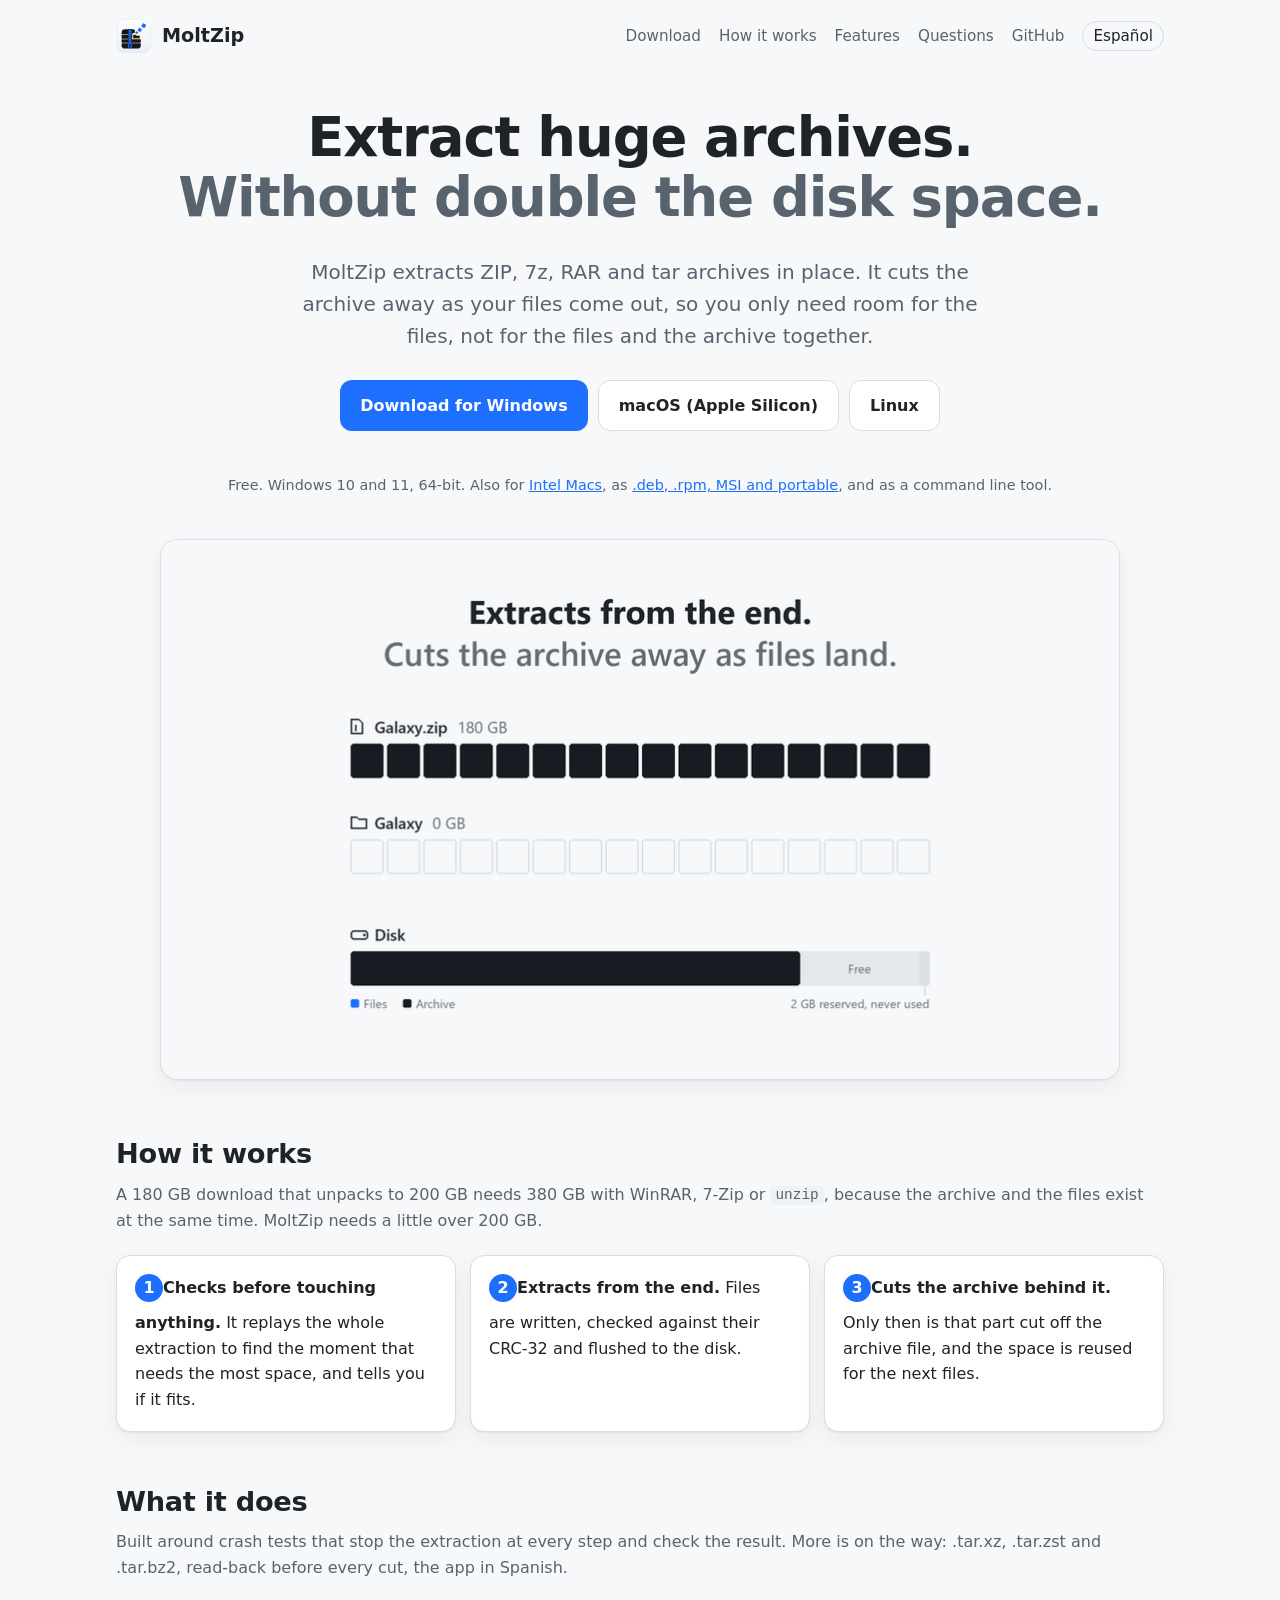
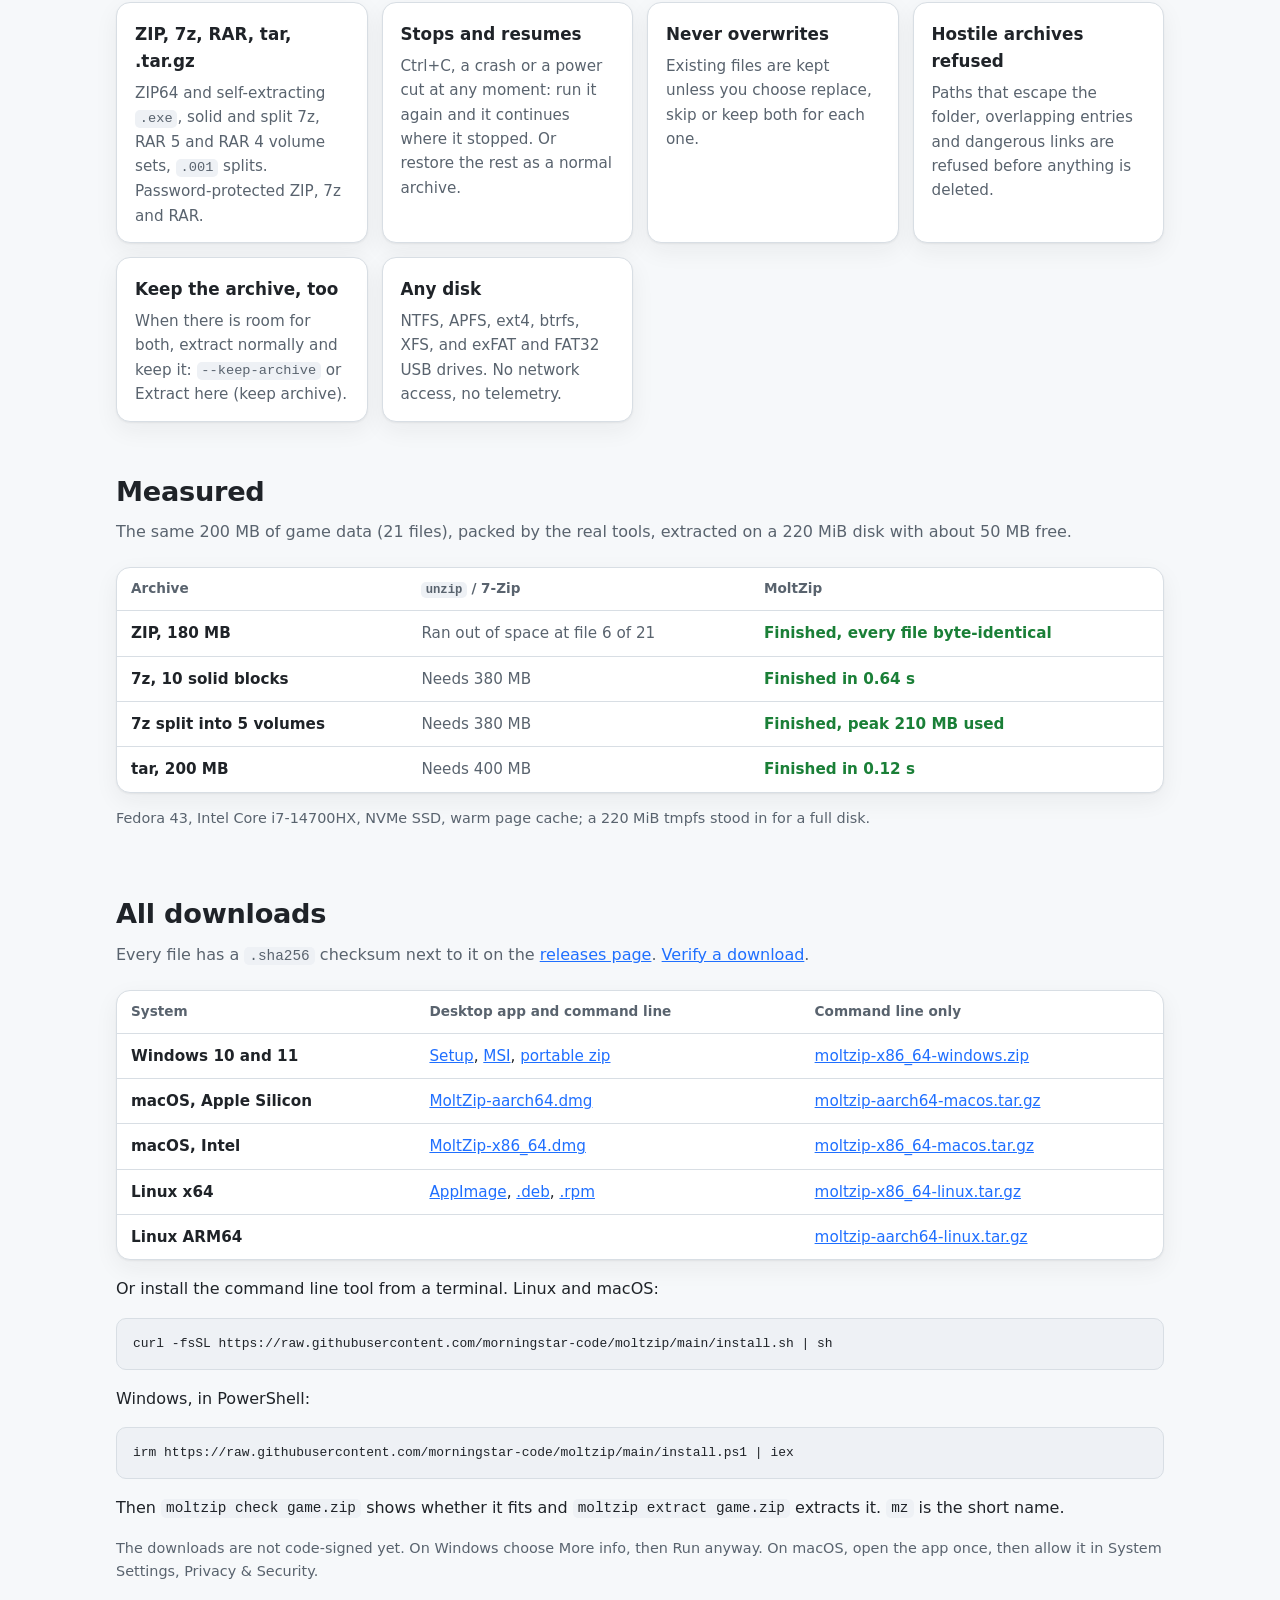
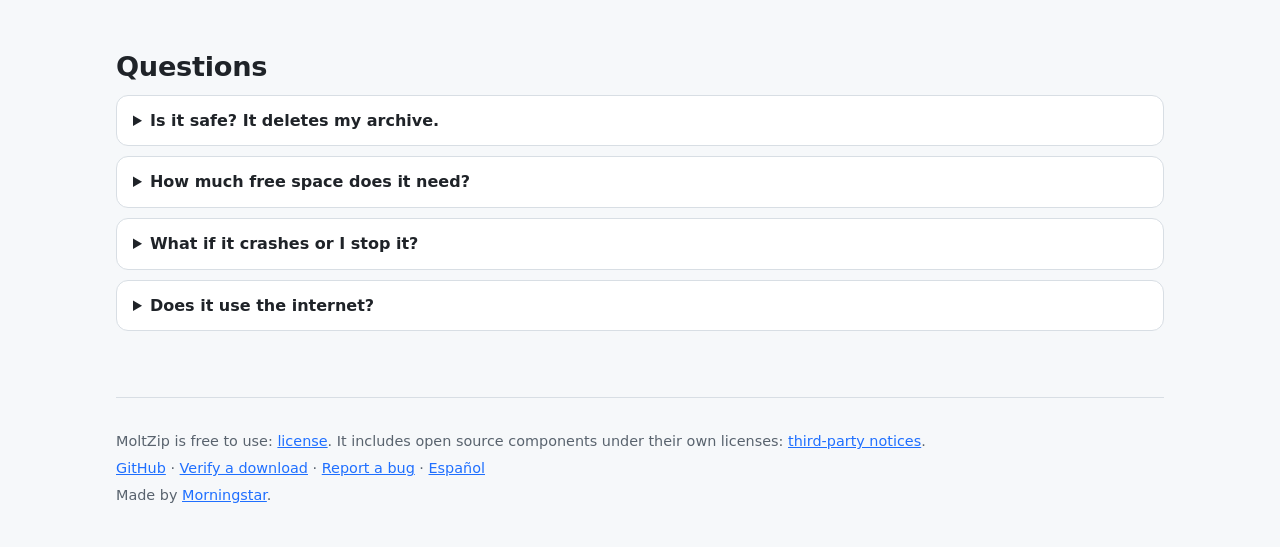
==== site/index.html @ ce0313be "MoltZip: website, downloads and license notices" ====
<!doctype html>
<html lang="en">
<head>
<meta charset="utf-8">
<meta name="viewport" content="width=device-width, initial-scale=1">
<meta http-equiv="Content-Security-Policy" content="default-src 'none'; style-src 'self'; img-src 'self'; base-uri 'none'; form-action 'none'">
<meta name="referrer" content="no-referrer">
<meta name="color-scheme" content="light dark">
<title>MoltZip: extract huge archives without double the disk space</title>
<meta name="description" content="MoltZip is a free extractor for ZIP, 7z, RAR and tar that works in place: it cuts the archive away as your files come out, so it needs free space for the files only.">
<link rel="canonical" href="https://morningstar-code.github.io/moltzip/">
<link rel="alternate" hreflang="en" href="https://morningstar-code.github.io/moltzip/">
<link rel="alternate" hreflang="es" href="https://morningstar-code.github.io/moltzip/es/">
<meta property="og:url" content="https://morningstar-code.github.io/moltzip/">
<meta property="og:type" content="website">
<meta property="og:site_name" content="MoltZip">
<meta property="og:title" content="MoltZip: extract huge archives without double the disk space">
<meta property="og:description" content="Free, for Windows, macOS and Linux. The archive is cut away as your files come out.">
<meta property="og:image" content="https://morningstar-code.github.io/moltzip/img/og.png">
<meta property="og:image:width" content="1200">
<meta property="og:image:height" content="630">
<meta name="twitter:card" content="summary_large_image">
<link rel="alternate" type="text/plain" href="llms.txt" title="MoltZip for language models">
<script type="application/ld+json">
{"@context":"https://schema.org","@type":"SoftwareApplication","name":"MoltZip","description":"A free archive extractor that extracts ZIP, 7z, RAR, tar, .tar.gz and split archives in place, so it needs free space for the extracted files only.","applicationCategory":"UtilitiesApplication","operatingSystem":"Windows 10, Windows 11, macOS, Linux","softwareVersion":"0.2.0","url":"https://morningstar-code.github.io/moltzip/","downloadUrl":"https://github.com/morningstar-code/moltzip/releases/latest","license":"https://github.com/morningstar-code/moltzip/blob/main/LICENSE.md","isAccessibleForFree":true,"offers":{"@type":"Offer","price":"0","priceCurrency":"USD"}}
</script>
<link rel="icon" href="favicon.svg" type="image/svg+xml">
<link rel="stylesheet" href="style.css?v=7">
</head>
<body>
<div class="wrap">
<header class="bar">
<a class="brand" href="./"><img src="favicon.svg" alt="" width="36" height="36"><span>MoltZip</span></a>
<nav aria-label="Main">
<a href="#download">Download</a>
<a href="#how">How it works</a>
<a href="#features">Features</a>
<a href="#faq">Questions</a>
<a href="https://github.com/morningstar-code/moltzip">GitHub</a>
<a class="lang" href="es/" hreflang="es" lang="es">Español</a>
</nav>
</header>

<main>
<div class="hero">
<h1>Extract huge archives.<br><span>Without double the disk space.</span></h1>
<p class="lead">MoltZip extracts ZIP, 7z, RAR and tar archives in place. It cuts the archive away as your files come out, so you only need room for the files, not for the files and the archive together.</p>
<div id="download" class="gets">
<a class="get" href="https://github.com/morningstar-code/moltzip/releases/latest/download/MoltZip-x64-setup.exe">Download for Windows</a>
<a class="get alt" href="https://github.com/morningstar-code/moltzip/releases/latest/download/MoltZip-aarch64.dmg">macOS (Apple Silicon)</a>
<a class="get alt" href="https://github.com/morningstar-code/moltzip/releases/latest/download/MoltZip-x86_64.AppImage">Linux</a>
</div>
<p class="note">Free. Windows 10 and 11, 64-bit. Also for <a href="https://github.com/morningstar-code/moltzip/releases/latest/download/MoltZip-x86_64.dmg">Intel Macs</a>, as <a href="#all-downloads">.deb, .rpm, MSI and portable</a>, and as a command line tool.</p>
<div class="demo">
<picture>
<source srcset="img/moltzip-en-dark.gif" media="(prefers-color-scheme: dark)">
<img src="img/moltzip-en-light.gif" width="960" height="540" alt="An animation: MoltZip extracts the last part of the archive into the folder, then cuts that part off the archive, so the disk never holds the archive and all the files at once. A 180 GB archive that unpacks to 200 GB needs 380 GB with other extractors and 202 GB with MoltZip.">
</picture>
</div>
</div>

<section id="how" aria-labelledby="how-h">
<h2 id="how-h">How it works</h2>
<p class="sub">A 180 GB download that unpacks to 200 GB needs 380 GB with WinRAR, 7-Zip or <code>unzip</code>, because the archive and the files exist at the same time. MoltZip needs a little over 200 GB.</p>
<ol class="steps">
<li><strong>Checks before touching anything.</strong> It replays the whole extraction to find the moment that needs the most space, and tells you if it fits.</li>
<li><strong>Extracts from the end.</strong> Files are written, checked against their CRC-32 and flushed to the disk.</li>
<li><strong>Cuts the archive behind it.</strong> Only then is that part cut off the archive file, and the space is reused for the next files.</li>
</ol>
</section>

<section id="features" aria-labelledby="features-h">
<h2 id="features-h">What it does</h2>
<p class="sub">Built around crash tests that stop the extraction at every step and check the result. More is on the way: .tar.xz, .tar.zst and .tar.bz2, read-back before every cut, the app in Spanish.</p>
<div class="grid">
<div class="card"><h3>ZIP, 7z, RAR, tar, .tar.gz</h3><p>ZIP64 and self-extracting <code>.exe</code>, solid and split 7z, RAR 5 and RAR 4 volume sets, <code>.001</code> splits. Password-protected ZIP, 7z and RAR.</p></div>
<div class="card"><h3>Stops and resumes</h3><p>Ctrl+C, a crash or a power cut at any moment: run it again and it continues where it stopped. Or restore the rest as a normal archive.</p></div>
<div class="card"><h3>Never overwrites</h3><p>Existing files are kept unless you choose replace, skip or keep both for each one.</p></div>
<div class="card"><h3>Hostile archives refused</h3><p>Paths that escape the folder, overlapping entries and dangerous links are refused before anything is deleted.</p></div>
<div class="card"><h3>Keep the archive, too</h3><p>When there is room for both, extract normally and keep it: <code>--keep-archive</code> or Extract here (keep archive).</p></div>
<div class="card"><h3>Any disk</h3><p>NTFS, APFS, ext4, btrfs, XFS, and exFAT and FAT32 USB drives. No network access, no telemetry.</p></div>
</div>
</section>

<section aria-labelledby="results-h">
<h2 id="results-h">Measured</h2>
<p class="sub">The same 200 MB of game data (21 files), packed by the real tools, extracted on a 220 MiB disk with about 50 MB free.</p>
<div class="table">
<table>
<thead><tr><th scope="col">Archive</th><th scope="col"><code>unzip</code> / 7-Zip</th><th scope="col">MoltZip</th></tr></thead>
<tbody>
<tr><th scope="row">ZIP, 180 MB</th><td class="no">Ran out of space at file 6 of 21</td><td class="yes">Finished, every file byte-identical</td></tr>
<tr><th scope="row">7z, 10 solid blocks</th><td class="no">Needs 380 MB</td><td class="yes">Finished in 0.64 s</td></tr>
<tr><th scope="row">7z split into 5 volumes</th><td class="no">Needs 380 MB</td><td class="yes">Finished, peak 210 MB used</td></tr>
<tr><th scope="row">tar, 200 MB</th><td class="no">Needs 400 MB</td><td class="yes">Finished in 0.12 s</td></tr>
</tbody>
</table>
</div>
<p class="note">Fedora 43, Intel Core i7-14700HX, NVMe SSD, warm page cache; a 220 MiB tmpfs stood in for a full disk.</p>
</section>

<section aria-labelledby="all-downloads">
<h2 id="all-downloads">All downloads</h2>
<p class="sub">Every file has a <code>.sha256</code> checksum next to it on the <a href="https://github.com/morningstar-code/moltzip/releases/latest">releases page</a>. <a href="verify.html">Verify a download</a>.</p>
<div class="table">
<table>
<thead><tr><th scope="col">System</th><th scope="col">Desktop app and command line</th><th scope="col">Command line only</th></tr></thead>
<tbody>
<tr><th scope="row">Windows 10 and 11</th><td><a href="https://github.com/morningstar-code/moltzip/releases/latest/download/MoltZip-x64-setup.exe">Setup</a>, <a href="https://github.com/morningstar-code/moltzip/releases/latest/download/MoltZip-x64.msi">MSI</a>, <a href="https://github.com/morningstar-code/moltzip/releases/latest/download/MoltZip-x64-portable.zip">portable zip</a></td><td><a href="https://github.com/morningstar-code/moltzip/releases/latest/download/moltzip-x86_64-windows.zip">moltzip-x86_64-windows.zip</a></td></tr>
<tr><th scope="row">macOS, Apple Silicon</th><td><a href="https://github.com/morningstar-code/moltzip/releases/latest/download/MoltZip-aarch64.dmg">MoltZip-aarch64.dmg</a></td><td><a href="https://github.com/morningstar-code/moltzip/releases/latest/download/moltzip-aarch64-macos.tar.gz">moltzip-aarch64-macos.tar.gz</a></td></tr>
<tr><th scope="row">macOS, Intel</th><td><a href="https://github.com/morningstar-code/moltzip/releases/latest/download/MoltZip-x86_64.dmg">MoltZip-x86_64.dmg</a></td><td><a href="https://github.com/morningstar-code/moltzip/releases/latest/download/moltzip-x86_64-macos.tar.gz">moltzip-x86_64-macos.tar.gz</a></td></tr>
<tr><th scope="row">Linux x64</th><td><a href="https://github.com/morningstar-code/moltzip/releases/latest/download/MoltZip-x86_64.AppImage">AppImage</a>, <a href="https://github.com/morningstar-code/moltzip/releases/latest/download/moltzip_amd64.deb">.deb</a>, <a href="https://github.com/morningstar-code/moltzip/releases/latest/download/moltzip-x86_64.rpm">.rpm</a></td><td><a href="https://github.com/morningstar-code/moltzip/releases/latest/download/moltzip-x86_64-linux.tar.gz">moltzip-x86_64-linux.tar.gz</a></td></tr>
<tr><th scope="row">Linux ARM64</th><td></td><td><a href="https://github.com/morningstar-code/moltzip/releases/latest/download/moltzip-aarch64-linux.tar.gz">moltzip-aarch64-linux.tar.gz</a></td></tr>
</tbody>
</table>
</div>
<p>Or install the command line tool from a terminal. Linux and macOS:</p>
<pre><code>curl -fsSL https://raw.githubusercontent.com/morningstar-code/moltzip/main/install.sh | sh</code></pre>
<p>Windows, in PowerShell:</p>
<pre><code>irm https://raw.githubusercontent.com/morningstar-code/moltzip/main/install.ps1 | iex</code></pre>
<p>Then <code>moltzip check game.zip</code> shows whether it fits and <code>moltzip extract game.zip</code> extracts it. <code>mz</code> is the short name.</p>
<p class="note">The downloads are not code-signed yet. On Windows choose More info, then Run anyway. On macOS, open the app once, then allow it in System Settings, Privacy &amp; Security.</p>
</section>

<section id="faq" aria-labelledby="faq-h">
<h2 id="faq-h">Questions</h2>
<details><summary>Is it safe? It deletes my archive.</summary><p>Nothing changes until the plan fits. A file is written and flushed to the disk before the part of the archive holding it is cut off, so a crash leaves every file either extracted or still in the archive. Every file's checksum is verified, and a damaged one stops the run. When the archive can't be downloaded again, add <code>--verify-first</code>, or keep it with <code>--keep-archive</code>.</p></details>
<details><summary>How much free space does it need?</summary><p>About the size of the extracted files plus the largest piece it can free at once: one file for ZIP, tar and RAR, one solid block for 7z. It also keeps 2 GB free. <code>moltzip check</code> shows the exact figure and changes nothing.</p></details>
<details><summary>What if it crashes or I stop it?</summary><p>Run the same command or open the same archive again and it continues. To give up, <code>moltzip restore</code> turns what is left into a normal archive any tool opens.</p></details>
<details><summary>Does it use the internet?</summary><p>No. It has no networking code and no networking library, no telemetry and no accounts. Its CI fails if one ever enters the dependencies.</p></details>
</section>
</main>

<footer>
<p>MoltZip is free to use: <a href="https://github.com/morningstar-code/moltzip/blob/main/LICENSE.md">license</a>. It includes open source components under their own licenses: <a href="https://github.com/morningstar-code/moltzip/blob/main/THIRD-PARTY-NOTICES.md">third-party notices</a>.</p>
<p><a href="https://github.com/morningstar-code/moltzip">GitHub</a> · <a href="verify.html">Verify a download</a> · <a href="https://github.com/morningstar-code/moltzip/issues">Report a bug</a> · <a href="es/" hreflang="es">Español</a></p>
<p>Made by <a href="https://github.com/morningstar-code">Morningstar</a>.</p>
</footer>
</div>
</body>
</html>
---- site/style.css ----
:root {
  color-scheme: light dark;
  --bg: #f6f8fa;
  --card: #ffffff;
  --fg: #1f2328;
  --muted: #59636e;
  --line: #d8dee4;
  --blue: #1f6fff;
  --blue-ink: #ffffff;
  --amber: #f5b400;
  --code: #eef1f5;
  --good: #1a7f37;
  --shadow: 0 1px 2px rgba(31, 35, 40, 0.06), 0 8px 24px rgba(31, 35, 40, 0.06);
}

@media (prefers-color-scheme: dark) {
  :root {
    --bg: #0d1117;
    --card: #151b23;
    --fg: #e6edf3;
    --muted: #9198a1;
    --line: #2a313c;
    --blue: #3b82ff;
    --amber: #ffc233;
    --code: #1c232d;
    --good: #3fb950;
    --shadow: none;
  }
}

* { box-sizing: border-box; }

html {
  -webkit-text-size-adjust: 100%;
  text-size-adjust: 100%;
  scroll-padding-top: 16px;
}

body {
  margin: 0;
  background: var(--bg);
  color: var(--fg);
  font-family: system-ui, -apple-system, "Segoe UI", Roboto, "Helvetica Neue", Arial, sans-serif;
  font-size: 1rem;
  line-height: 1.6;
}

a { color: var(--blue); }
a:hover { text-decoration-thickness: 2px; }

code, pre {
  font-family: ui-monospace, "Cascadia Code", "SF Mono", Menlo, Consolas, monospace;
  font-size: 0.9em;
}

code { background: var(--code); padding: 0.1em 0.35em; border-radius: 5px; }

pre {
  background: var(--code);
  border: 1px solid var(--line);
  border-radius: 10px;
  padding: 14px 16px;
  overflow-x: auto;
  line-height: 1.5;
}

pre code { background: none; padding: 0; }

.wrap {
  max-width: 1080px;
  margin: 0 auto;
  padding: 0 16px;
}

/* Top bar */
.bar {
  display: flex;
  align-items: center;
  justify-content: space-between;
  gap: 16px;
  padding: 18px 0;
}

.brand {
  display: flex;
  align-items: center;
  gap: 10px;
  color: var(--fg);
  text-decoration: none;
  font-weight: 700;
  font-size: 1.2rem;
}

.bar nav { display: flex; flex-wrap: wrap; gap: 6px 18px; align-items: center; }
.bar nav a { color: var(--muted); text-decoration: none; font-size: 0.95rem; }
.bar nav a:hover { color: var(--fg); }
.bar nav .lang {
  border: 1px solid var(--line);
  border-radius: 999px;
  padding: 2px 10px;
  color: var(--fg);
}

/* Hero */
.hero {
  display: grid;
  grid-template-columns: minmax(0, 1fr);
  gap: 28px;
  padding: 36px 0 12px;
  text-align: center;
}

.hero h1 {
  font-size: clamp(2.1rem, 5vw, 3.4rem);
  line-height: 1.1;
  letter-spacing: -0.02em;
  margin: 0;
}

.hero h1 span { color: var(--muted); }

.hero .lead {
  font-size: clamp(1.05rem, 2vw, 1.25rem);
  color: var(--muted);
  max-width: 720px;
  margin: 0 auto;
}

.gets {
  display: flex;
  flex-wrap: wrap;
  justify-content: center;
  gap: 10px;
}

.get {
  display: inline-flex;
  align-items: center;
  gap: 8px;
  padding: 12px 20px;
  border-radius: 12px;
  background: var(--blue);
  color: var(--blue-ink);
  font-weight: 600;
  text-decoration: none;
}

.get.alt {
  background: var(--card);
  color: var(--fg);
  border: 1px solid var(--line);
}

.get:hover { filter: brightness(1.08); }

.note { color: var(--muted); font-size: 0.9rem; }

.demo {
  background: var(--card);
  border: 1px solid var(--line);
  border-radius: 18px;
  box-shadow: var(--shadow);
  overflow: hidden;
  max-width: 960px;
  margin: 0 auto;
}

.demo img { display: block; width: 100%; height: auto; }

/* Sections */
section { padding: 40px 0 8px; }

section > h2 {
  font-size: 1.7rem;
  letter-spacing: -0.01em;
  margin: 0 0 6px;
}

section > .sub { color: var(--muted); margin: 0 0 22px; }

.grid {
  display: grid;
  grid-template-columns: repeat(auto-fill, minmax(250px, 1fr));
  gap: 14px;
}

.card {
  background: var(--card);
  border: 1px solid var(--line);
  border-radius: 14px;
  padding: 18px 18px 14px;
  box-shadow: var(--shadow);
}

.card h3 { margin: 0 0 6px; font-size: 1.05rem; }
.card p { margin: 0; color: var(--muted); font-size: 0.95rem; }

.card .tag {
  display: inline-block;
  font-size: 0.75rem;
  font-weight: 700;
  letter-spacing: 0.04em;
  text-transform: uppercase;
  color: var(--blue);
  margin-bottom: 6px;
}

.card.new { border-color: var(--blue); }

.steps {
  counter-reset: step;
  list-style: none;
  padding: 0;
  margin: 0;
  display: grid;
  grid-template-columns: repeat(auto-fit, minmax(240px, 1fr));
  gap: 14px;
}

.steps li {
  counter-increment: step;
  background: var(--card);
  border: 1px solid var(--line);
  border-radius: 14px;
  padding: 18px;
  box-shadow: var(--shadow);
}

.steps li::before {
  content: counter(step);
  display: inline-grid;
  place-items: center;
  width: 28px;
  height: 28px;
  border-radius: 50%;
  background: var(--blue);
  color: var(--blue-ink);
  font-weight: 700;
  margin-bottom: 8px;
}

/* Tables */
.table {
  overflow-x: auto;
  border: 1px solid var(--line);
  border-radius: 14px;
  background: var(--card);
  box-shadow: var(--shadow);
}

table { border-collapse: collapse; width: 100%; font-size: 0.95rem; }
th, td { text-align: left; padding: 10px 14px; border-top: 1px solid var(--line); vertical-align: top; }
thead th { border-top: 0; color: var(--muted); font-weight: 600; font-size: 0.85rem; }
td.yes { color: var(--good); font-weight: 600; }
td.no { color: var(--muted); }

details {
  background: var(--card);
  border: 1px solid var(--line);
  border-radius: 12px;
  padding: 12px 16px;
  margin-bottom: 10px;
}

details summary { cursor: pointer; font-weight: 600; }
details p { color: var(--muted); margin: 8px 0 0; }

footer {
  margin-top: 48px;
  padding: 28px 0 40px;
  border-top: 1px solid var(--line);
  color: var(--muted);
  font-size: 0.9rem;
}

footer p { margin: 4px 0; }

.prose { max-width: 780px; }
.prose h1 { font-size: 2rem; margin: 24px 0 8px; }
.prose h2 { margin-top: 32px; }

@media (max-width: 640px) {
  .bar { flex-direction: column; align-items: flex-start; }
  .hero { text-align: left; }
  .gets { justify-content: flex-start; }
  th, td { padding: 8px 10px; }
}

.hashes code { word-break: break-all; font-size: 0.8em; }
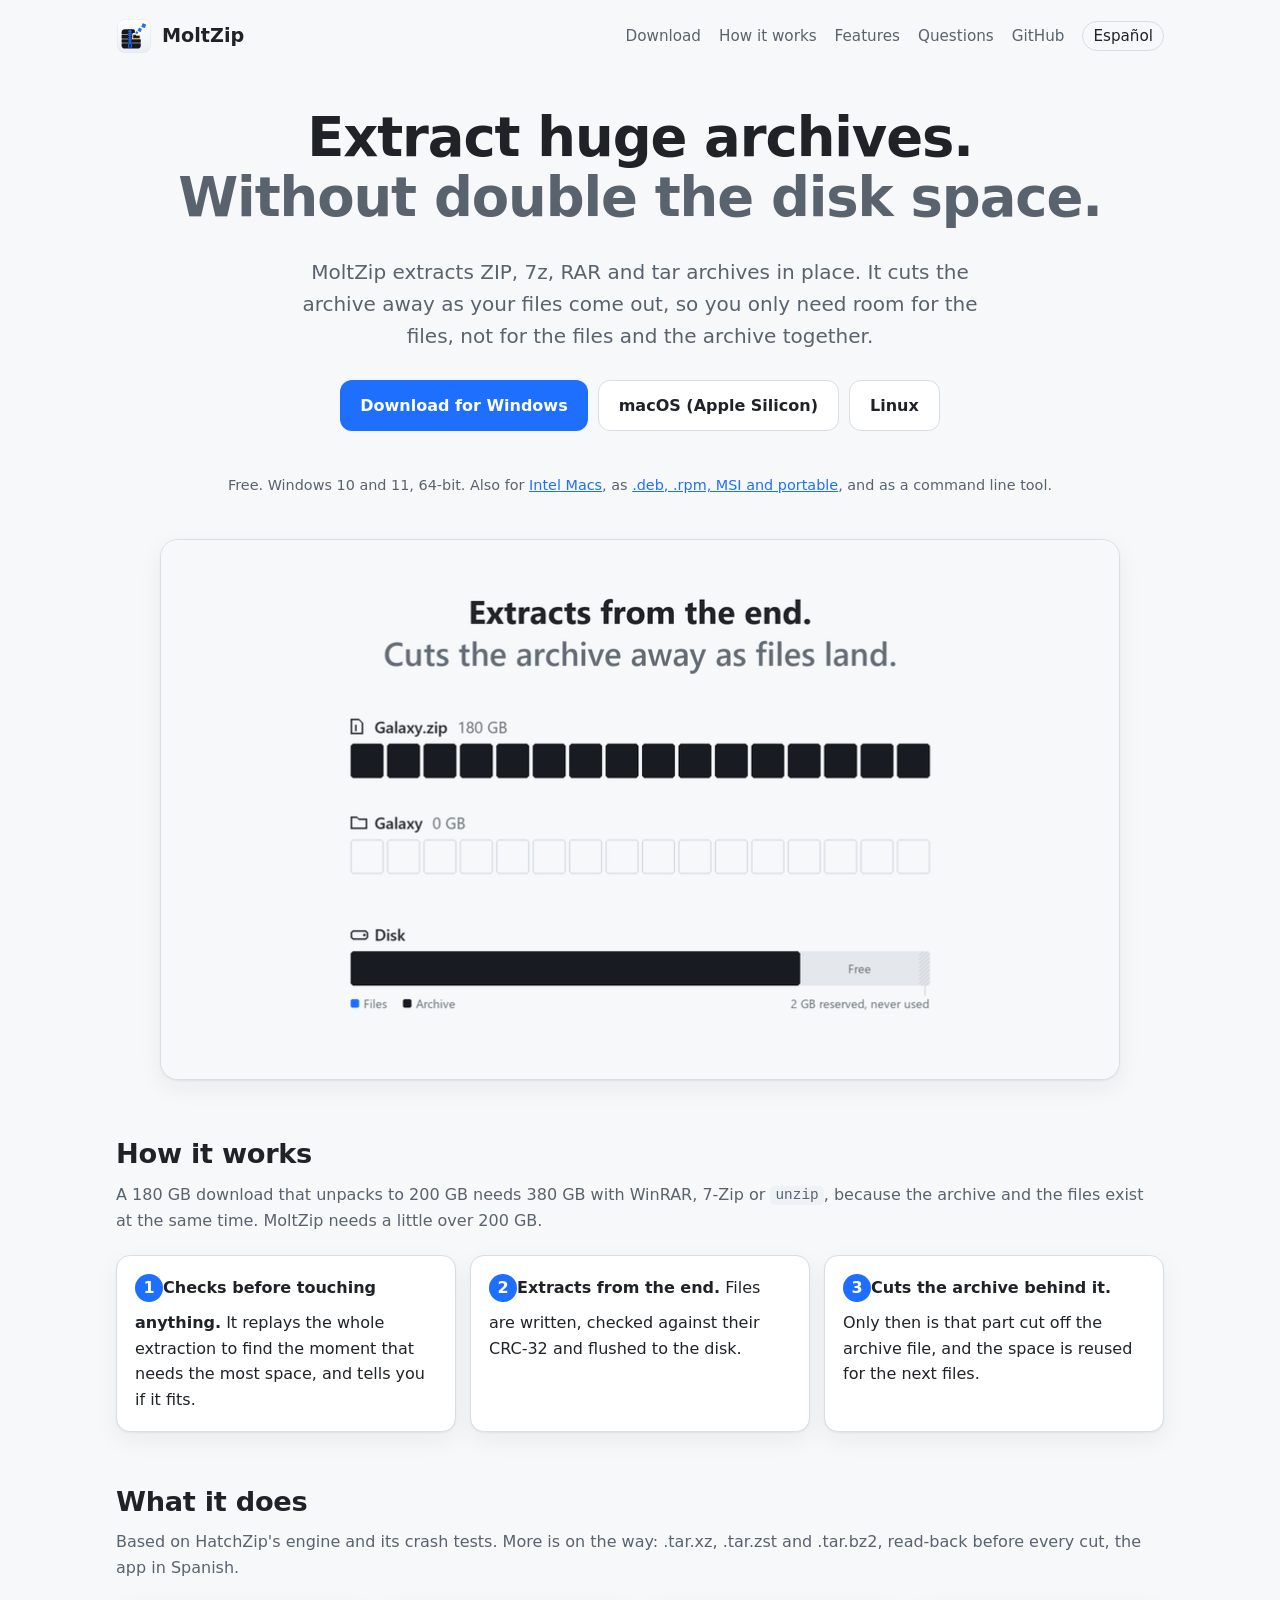
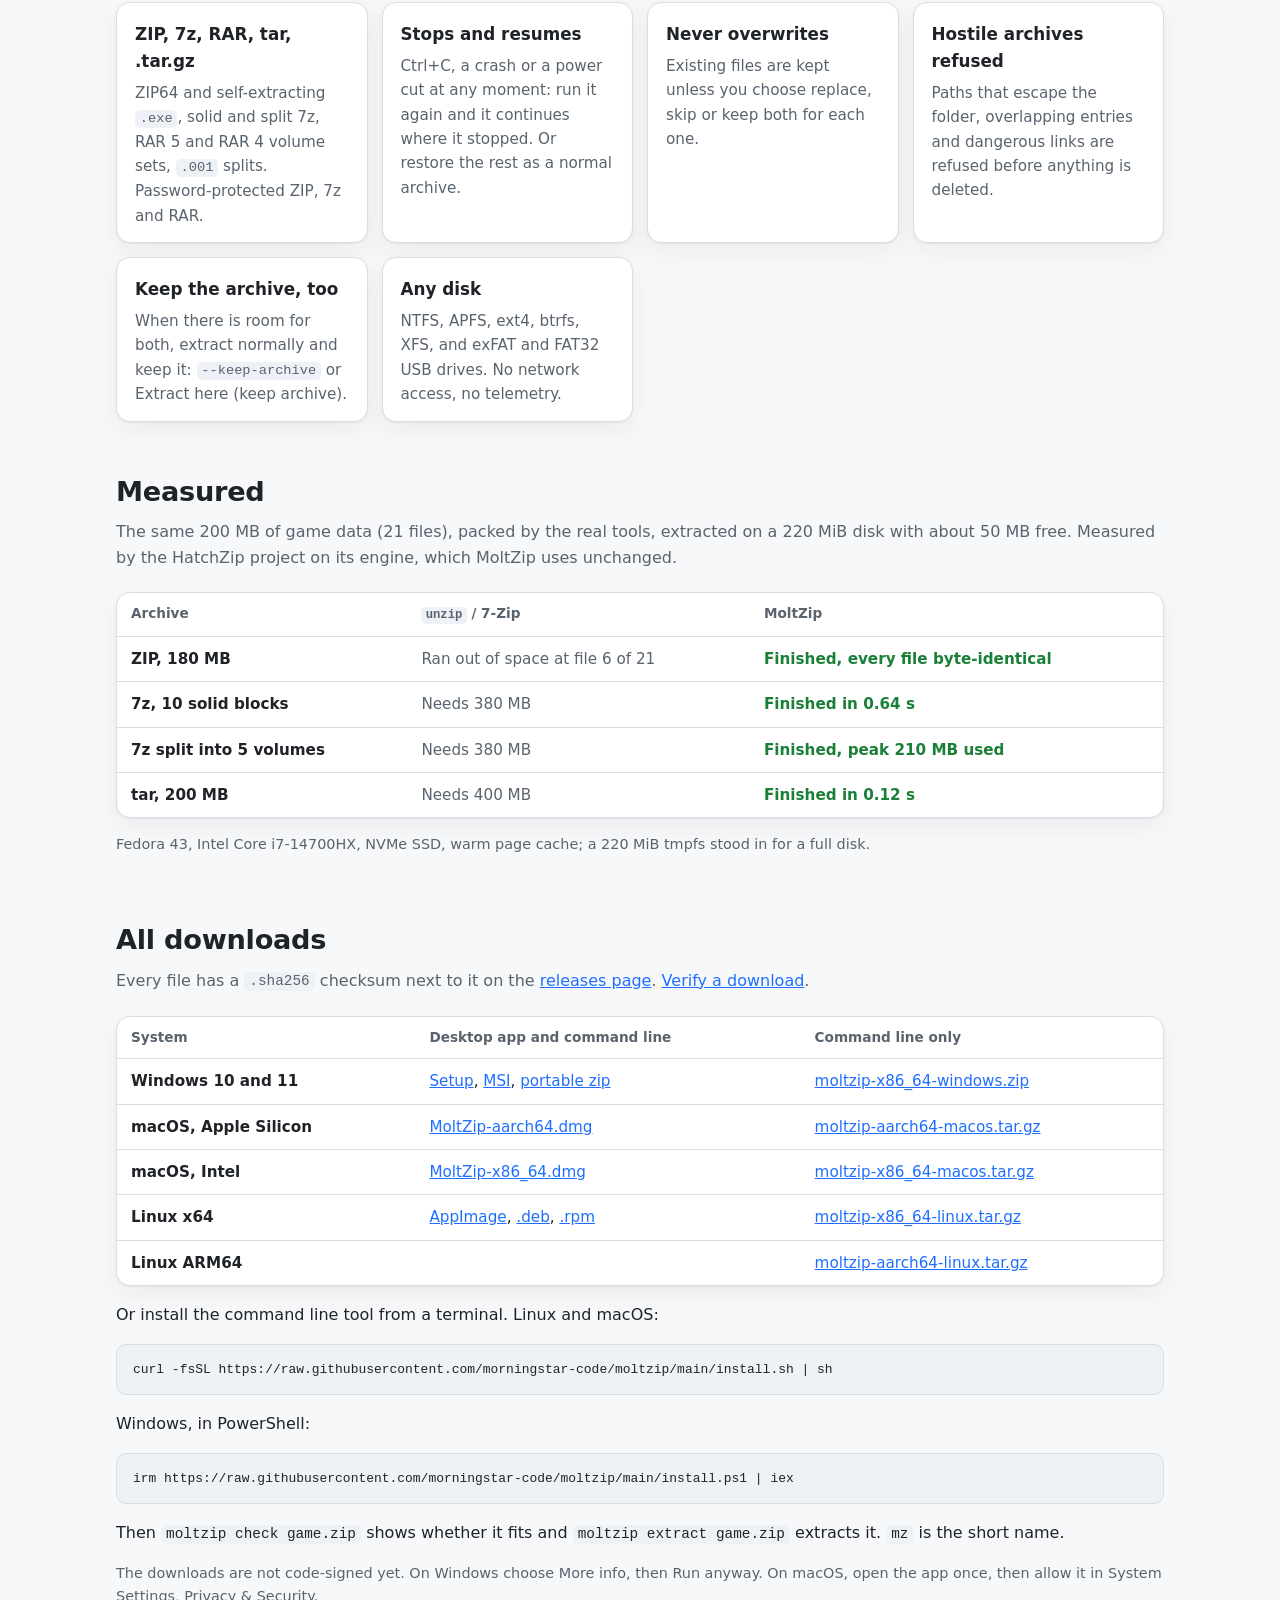
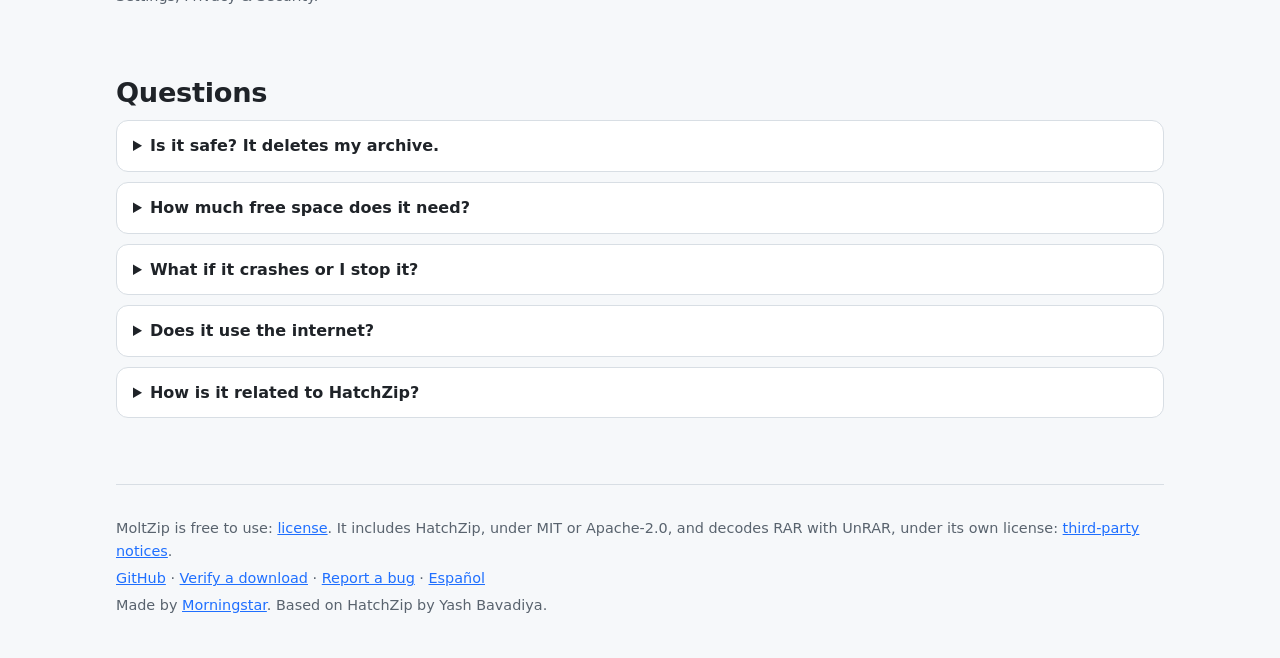
==== commit 4c087b98: "MoltZip: website, downloads and license notices Co-Authored-By: Claude Opus 5.5 <noreply@anthropic.c" ====
--- a/site/index.html
+++ b/site/index.html
@@ -71,7 +71,7 @@
 
 <section id="features" aria-labelledby="features-h">
 <h2 id="features-h">What it does</h2>
-<p class="sub">Built around crash tests that stop the extraction at every step and check the result. More is on the way: .tar.xz, .tar.zst and .tar.bz2, read-back before every cut, the app in Spanish.</p>
+<p class="sub">Based on HatchZip's engine and its crash tests. More is on the way: .tar.xz, .tar.zst and .tar.bz2, read-back before every cut, the app in Spanish.</p>
 <div class="grid">
 <div class="card"><h3>ZIP, 7z, RAR, tar, .tar.gz</h3><p>ZIP64 and self-extracting <code>.exe</code>, solid and split 7z, RAR 5 and RAR 4 volume sets, <code>.001</code> splits. Password-protected ZIP, 7z and RAR.</p></div>
 <div class="card"><h3>Stops and resumes</h3><p>Ctrl+C, a crash or a power cut at any moment: run it again and it continues where it stopped. Or restore the rest as a normal archive.</p></div>
@@ -84,7 +84,7 @@
 
 <section aria-labelledby="results-h">
 <h2 id="results-h">Measured</h2>
-<p class="sub">The same 200 MB of game data (21 files), packed by the real tools, extracted on a 220 MiB disk with about 50 MB free.</p>
+<p class="sub">The same 200 MB of game data (21 files), packed by the real tools, extracted on a 220 MiB disk with about 50 MB free. Measured by the HatchZip project on its engine, which MoltZip uses unchanged.</p>
 <div class="table">
 <table>
 <thead><tr><th scope="col">Archive</th><th scope="col"><code>unzip</code> / 7-Zip</th><th scope="col">MoltZip</th></tr></thead>
@@ -128,13 +128,14 @@
 <details><summary>How much free space does it need?</summary><p>About the size of the extracted files plus the largest piece it can free at once: one file for ZIP, tar and RAR, one solid block for 7z. It also keeps 2 GB free. <code>moltzip check</code> shows the exact figure and changes nothing.</p></details>
 <details><summary>What if it crashes or I stop it?</summary><p>Run the same command or open the same archive again and it continues. To give up, <code>moltzip restore</code> turns what is left into a normal archive any tool opens.</p></details>
 <details><summary>Does it use the internet?</summary><p>No. It has no networking code and no networking library, no telemetry and no accounts. Its CI fails if one ever enters the dependencies.</p></details>
+<details><summary>How is it related to HatchZip?</summary><p>MoltZip is built on <a href="https://github.com/xevrion/hatchzip">HatchZip</a> by Yash Bavadiya, an open source extractor under the MIT or Apache-2.0 license, and adds its own improvements. MoltZip itself is free to use but its source code is not public; HatchZip's license and every other third-party notice come with it (<a href="https://github.com/morningstar-code/moltzip/blob/main/THIRD-PARTY-NOTICES.md">third-party notices</a>). Thanks to HatchZip's author for a careful engine.</p></details>
 </section>
 </main>
 
 <footer>
-<p>MoltZip is free to use: <a href="https://github.com/morningstar-code/moltzip/blob/main/LICENSE.md">license</a>. It includes open source components under their own licenses: <a href="https://github.com/morningstar-code/moltzip/blob/main/THIRD-PARTY-NOTICES.md">third-party notices</a>.</p>
+<p>MoltZip is free to use: <a href="https://github.com/morningstar-code/moltzip/blob/main/LICENSE.md">license</a>. It includes HatchZip, under MIT or Apache-2.0, and decodes RAR with UnRAR, under its own license: <a href="https://github.com/morningstar-code/moltzip/blob/main/THIRD-PARTY-NOTICES.md">third-party notices</a>.</p>
 <p><a href="https://github.com/morningstar-code/moltzip">GitHub</a> · <a href="verify.html">Verify a download</a> · <a href="https://github.com/morningstar-code/moltzip/issues">Report a bug</a> · <a href="es/" hreflang="es">Español</a></p>
-<p>Made by <a href="https://github.com/morningstar-code">Morningstar</a>.</p>
+<p>Made by <a href="https://github.com/morningstar-code">Morningstar</a>. Based on HatchZip by Yash Bavadiya.</p>
 </footer>
 </div>
 </body>
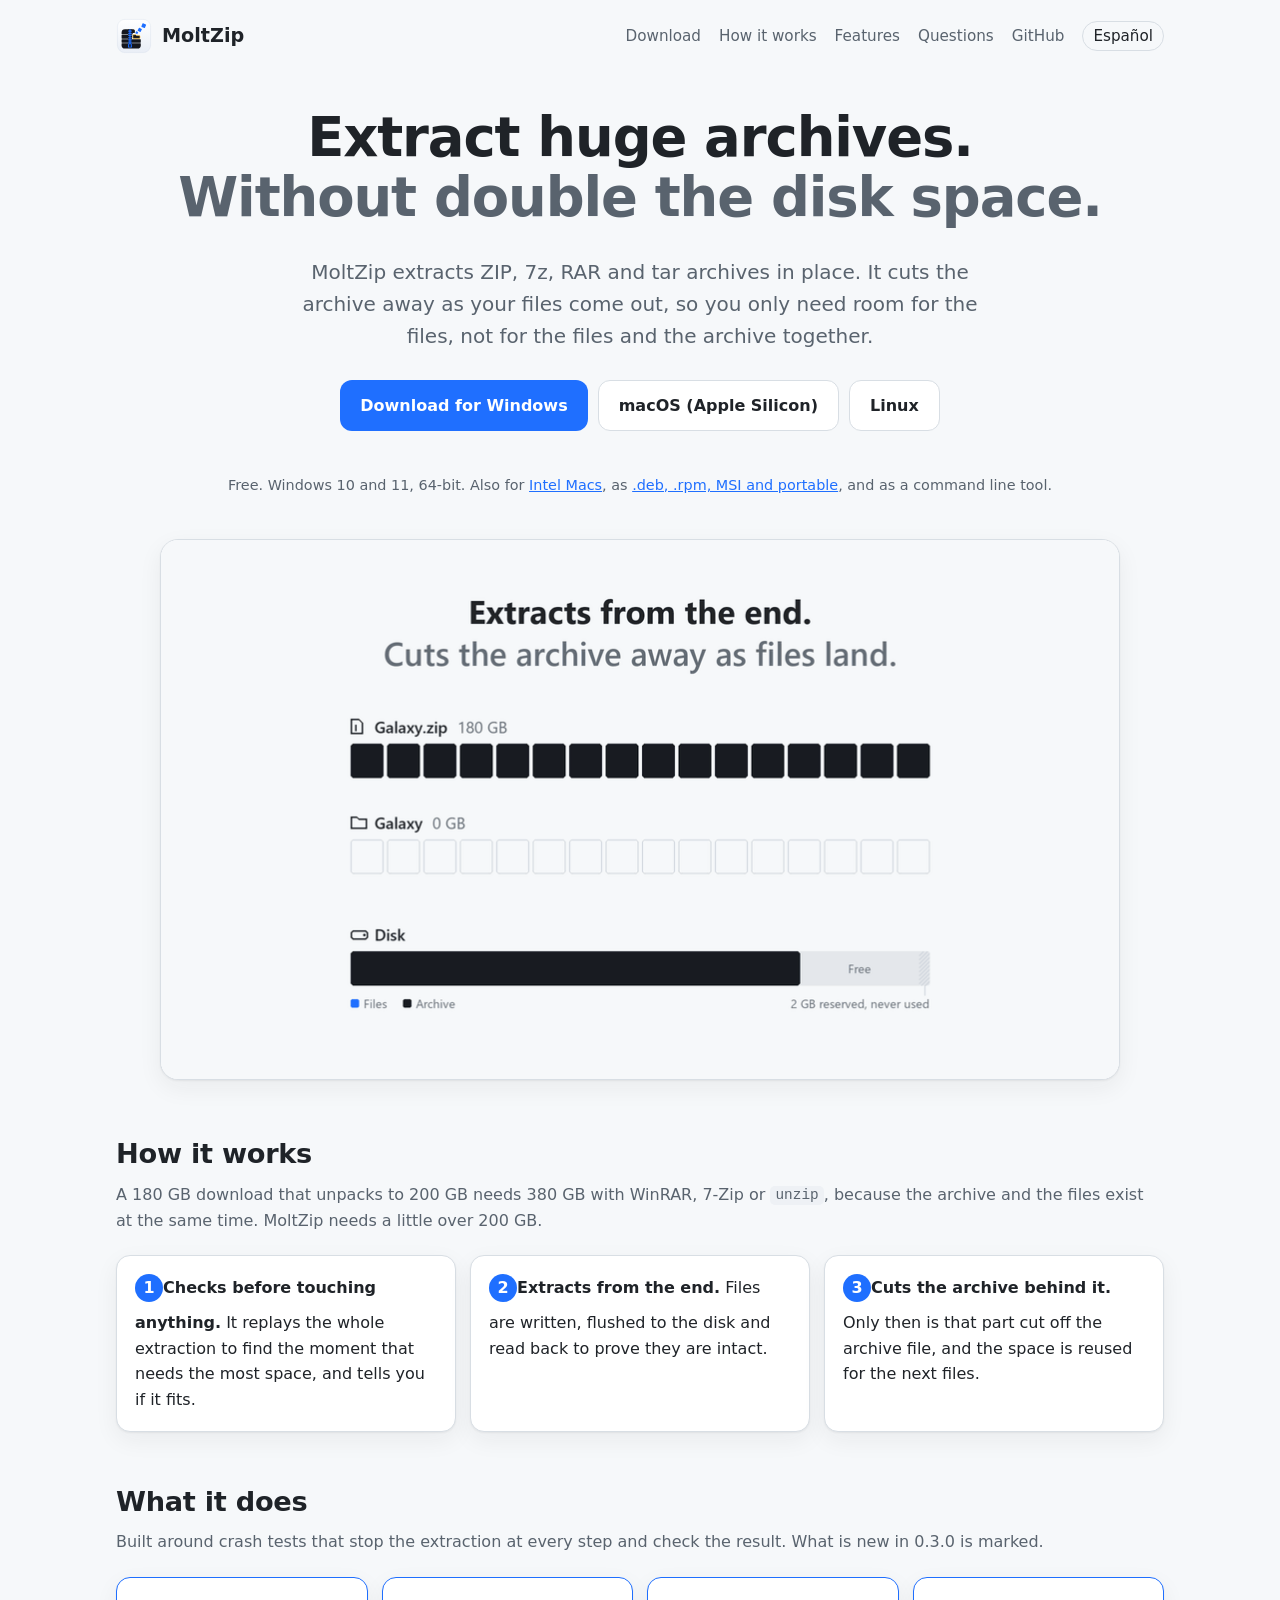
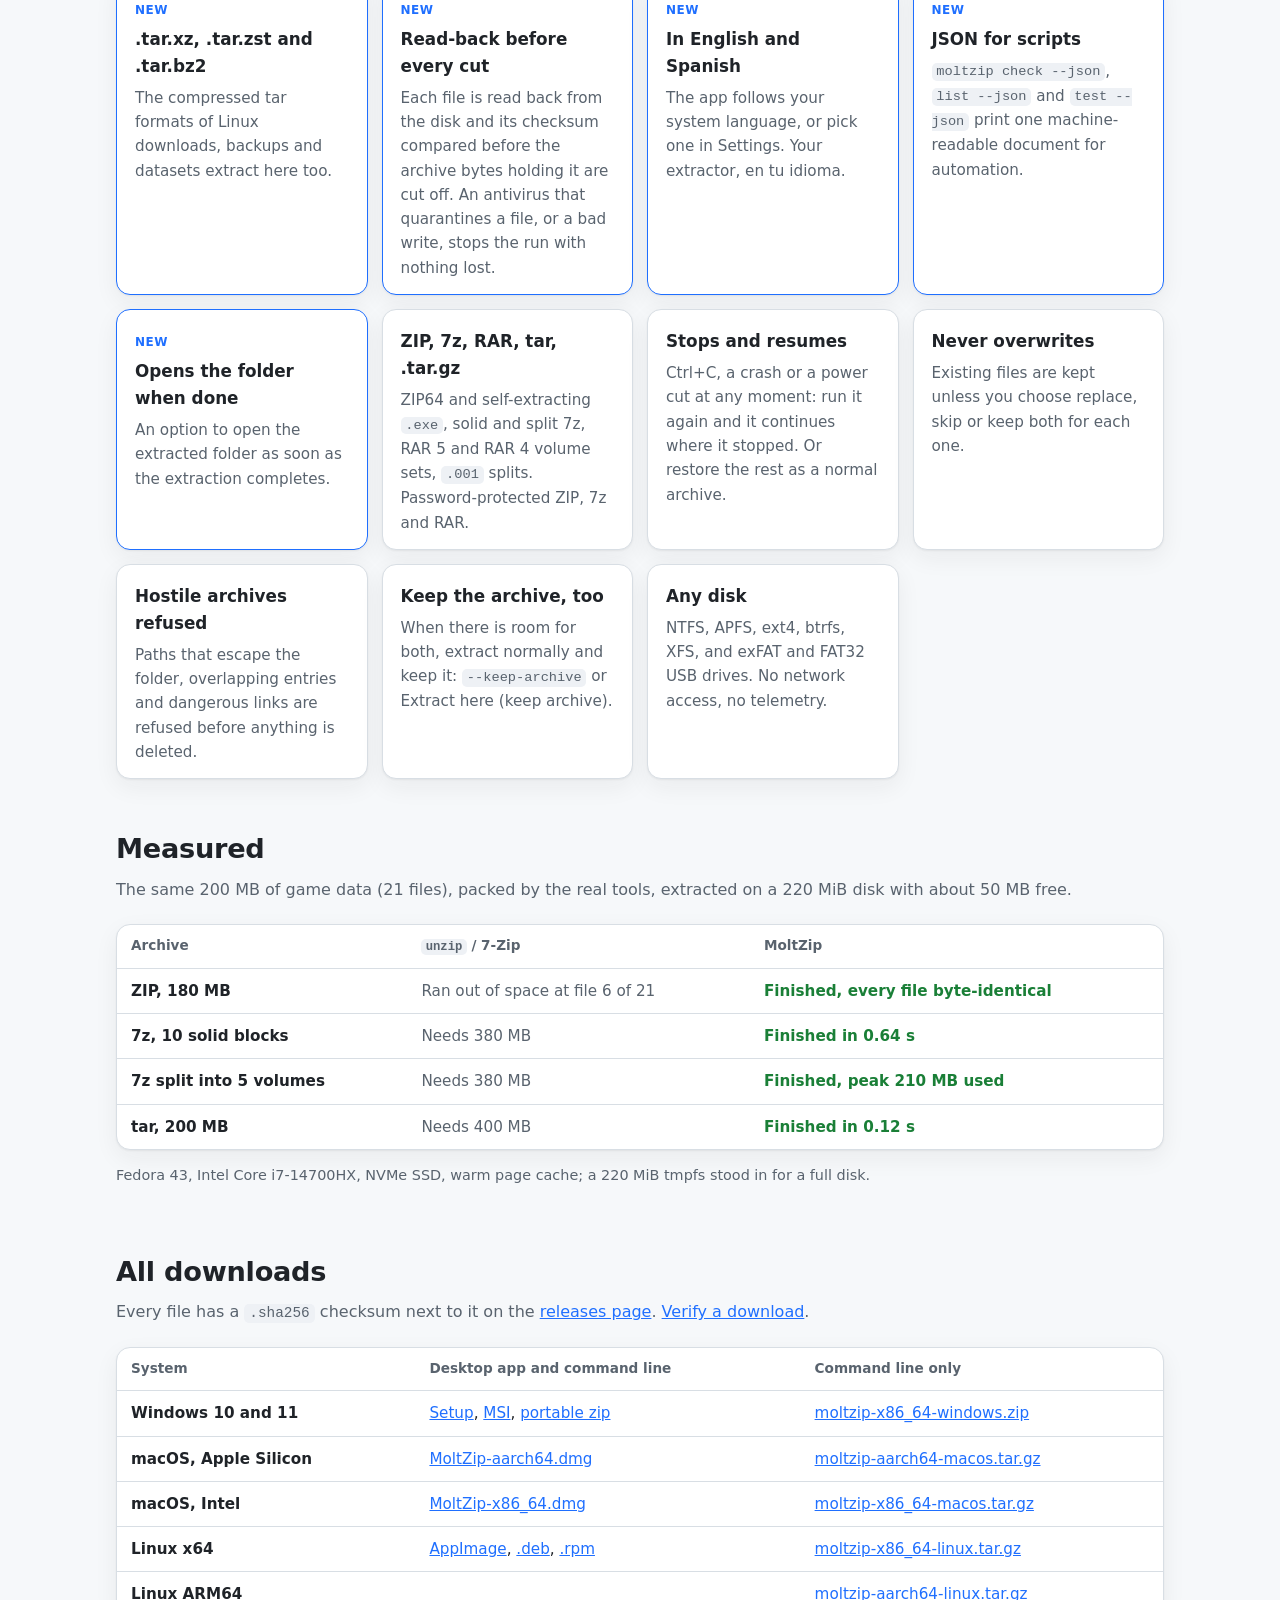
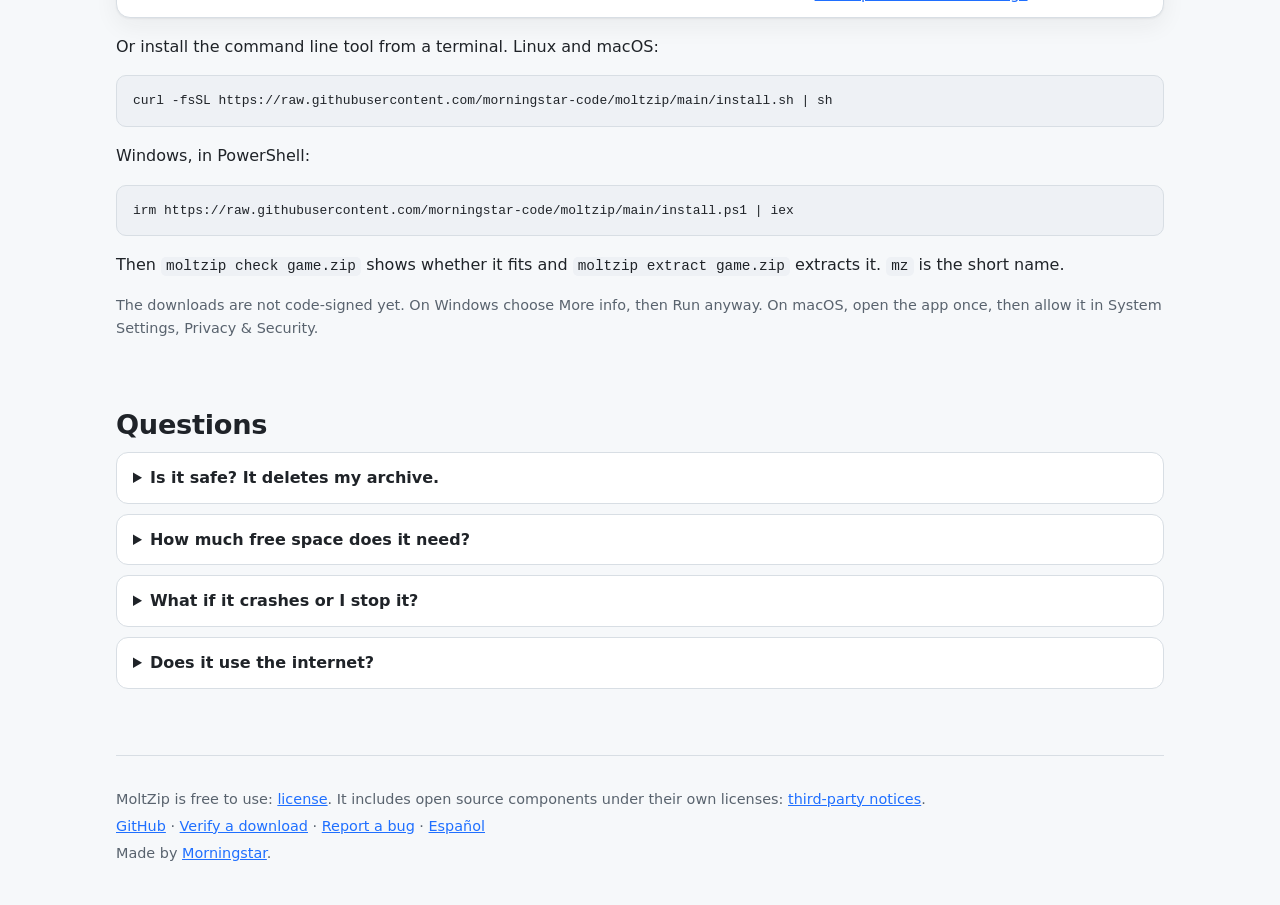
==== commit 0a3fa16b: "Website and README for MoltZip 0.3.0" ====
--- a/site/index.html
+++ b/site/index.html
@@ -22,7 +22,7 @@
 <meta name="twitter:card" content="summary_large_image">
 <link rel="alternate" type="text/plain" href="llms.txt" title="MoltZip for language models">
 <script type="application/ld+json">
-{"@context":"https://schema.org","@type":"SoftwareApplication","name":"MoltZip","description":"A free archive extractor that extracts ZIP, 7z, RAR, tar, .tar.gz and split archives in place, so it needs free space for the extracted files only.","applicationCategory":"UtilitiesApplication","operatingSystem":"Windows 10, Windows 11, macOS, Linux","softwareVersion":"0.2.0","url":"https://morningstar-code.github.io/moltzip/","downloadUrl":"https://github.com/morningstar-code/moltzip/releases/latest","license":"https://github.com/morningstar-code/moltzip/blob/main/LICENSE.md","isAccessibleForFree":true,"offers":{"@type":"Offer","price":"0","priceCurrency":"USD"}}
+{"@context":"https://schema.org","@type":"SoftwareApplication","name":"MoltZip","description":"A free archive extractor that extracts ZIP, 7z, RAR, tar, .tar.gz, .tar.xz, .tar.zst, .tar.bz2 and split archives in place, so it needs free space for the extracted files only.","applicationCategory":"UtilitiesApplication","operatingSystem":"Windows 10, Windows 11, macOS, Linux","softwareVersion":"0.3.0","url":"https://morningstar-code.github.io/moltzip/","downloadUrl":"https://github.com/morningstar-code/moltzip/releases/latest","license":"https://github.com/morningstar-code/moltzip/blob/main/LICENSE.md","isAccessibleForFree":true,"offers":{"@type":"Offer","price":"0","priceCurrency":"USD"}}
 </script>
 <link rel="icon" href="favicon.svg" type="image/svg+xml">
 <link rel="stylesheet" href="style.css?v=7">
@@ -64,15 +64,20 @@
 <p class="sub">A 180 GB download that unpacks to 200 GB needs 380 GB with WinRAR, 7-Zip or <code>unzip</code>, because the archive and the files exist at the same time. MoltZip needs a little over 200 GB.</p>
 <ol class="steps">
 <li><strong>Checks before touching anything.</strong> It replays the whole extraction to find the moment that needs the most space, and tells you if it fits.</li>
-<li><strong>Extracts from the end.</strong> Files are written, checked against their CRC-32 and flushed to the disk.</li>
+<li><strong>Extracts from the end.</strong> Files are written, flushed to the disk and read back to prove they are intact.</li>
 <li><strong>Cuts the archive behind it.</strong> Only then is that part cut off the archive file, and the space is reused for the next files.</li>
 </ol>
 </section>
 
 <section id="features" aria-labelledby="features-h">
 <h2 id="features-h">What it does</h2>
-<p class="sub">Based on HatchZip's engine and its crash tests. More is on the way: .tar.xz, .tar.zst and .tar.bz2, read-back before every cut, the app in Spanish.</p>
+<p class="sub">Built around crash tests that stop the extraction at every step and check the result. What is new in 0.3.0 is marked.</p>
 <div class="grid">
+<div class="card new"><span class="tag">New</span><h3>.tar.xz, .tar.zst and .tar.bz2</h3><p>The compressed tar formats of Linux downloads, backups and datasets extract here too.</p></div>
+<div class="card new"><span class="tag">New</span><h3>Read-back before every cut</h3><p>Each file is read back from the disk and its checksum compared before the archive bytes holding it are cut off. An antivirus that quarantines a file, or a bad write, stops the run with nothing lost.</p></div>
+<div class="card new"><span class="tag">New</span><h3>In English and Spanish</h3><p>The app follows your system language, or pick one in Settings. Your extractor, en tu idioma.</p></div>
+<div class="card new"><span class="tag">New</span><h3>JSON for scripts</h3><p><code>moltzip check --json</code>, <code>list --json</code> and <code>test --json</code> print one machine-readable document for automation.</p></div>
+<div class="card new"><span class="tag">New</span><h3>Opens the folder when done</h3><p>An option to open the extracted folder as soon as the extraction completes.</p></div>
 <div class="card"><h3>ZIP, 7z, RAR, tar, .tar.gz</h3><p>ZIP64 and self-extracting <code>.exe</code>, solid and split 7z, RAR 5 and RAR 4 volume sets, <code>.001</code> splits. Password-protected ZIP, 7z and RAR.</p></div>
 <div class="card"><h3>Stops and resumes</h3><p>Ctrl+C, a crash or a power cut at any moment: run it again and it continues where it stopped. Or restore the rest as a normal archive.</p></div>
 <div class="card"><h3>Never overwrites</h3><p>Existing files are kept unless you choose replace, skip or keep both for each one.</p></div>
@@ -84,7 +89,7 @@
 
 <section aria-labelledby="results-h">
 <h2 id="results-h">Measured</h2>
-<p class="sub">The same 200 MB of game data (21 files), packed by the real tools, extracted on a 220 MiB disk with about 50 MB free. Measured by the HatchZip project on its engine, which MoltZip uses unchanged.</p>
+<p class="sub">The same 200 MB of game data (21 files), packed by the real tools, extracted on a 220 MiB disk with about 50 MB free.</p>
 <div class="table">
 <table>
 <thead><tr><th scope="col">Archive</th><th scope="col"><code>unzip</code> / 7-Zip</th><th scope="col">MoltZip</th></tr></thead>
@@ -124,18 +129,17 @@
 
 <section id="faq" aria-labelledby="faq-h">
 <h2 id="faq-h">Questions</h2>
-<details><summary>Is it safe? It deletes my archive.</summary><p>Nothing changes until the plan fits. A file is written and flushed to the disk before the part of the archive holding it is cut off, so a crash leaves every file either extracted or still in the archive. Every file's checksum is verified, and a damaged one stops the run. When the archive can't be downloaded again, add <code>--verify-first</code>, or keep it with <code>--keep-archive</code>.</p></details>
+<details><summary>Is it safe? It deletes my archive.</summary><p>Nothing changes until the plan fits. A file is written, flushed to the disk and read back before the part of the archive holding it is cut off, so a crash leaves every file either extracted or still in the archive. Every file's checksum is verified, and a damaged one stops the run. When the archive can't be downloaded again, add <code>--verify-first</code>, or keep it with <code>--keep-archive</code>.</p></details>
 <details><summary>How much free space does it need?</summary><p>About the size of the extracted files plus the largest piece it can free at once: one file for ZIP, tar and RAR, one solid block for 7z. It also keeps 2 GB free. <code>moltzip check</code> shows the exact figure and changes nothing.</p></details>
 <details><summary>What if it crashes or I stop it?</summary><p>Run the same command or open the same archive again and it continues. To give up, <code>moltzip restore</code> turns what is left into a normal archive any tool opens.</p></details>
 <details><summary>Does it use the internet?</summary><p>No. It has no networking code and no networking library, no telemetry and no accounts. Its CI fails if one ever enters the dependencies.</p></details>
-<details><summary>How is it related to HatchZip?</summary><p>MoltZip is built on <a href="https://github.com/xevrion/hatchzip">HatchZip</a> by Yash Bavadiya, an open source extractor under the MIT or Apache-2.0 license, and adds its own improvements. MoltZip itself is free to use but its source code is not public; HatchZip's license and every other third-party notice come with it (<a href="https://github.com/morningstar-code/moltzip/blob/main/THIRD-PARTY-NOTICES.md">third-party notices</a>). Thanks to HatchZip's author for a careful engine.</p></details>
 </section>
 </main>
 
 <footer>
-<p>MoltZip is free to use: <a href="https://github.com/morningstar-code/moltzip/blob/main/LICENSE.md">license</a>. It includes HatchZip, under MIT or Apache-2.0, and decodes RAR with UnRAR, under its own license: <a href="https://github.com/morningstar-code/moltzip/blob/main/THIRD-PARTY-NOTICES.md">third-party notices</a>.</p>
+<p>MoltZip is free to use: <a href="https://github.com/morningstar-code/moltzip/blob/main/LICENSE.md">license</a>. It includes open source components under their own licenses: <a href="https://github.com/morningstar-code/moltzip/blob/main/THIRD-PARTY-NOTICES.md">third-party notices</a>.</p>
 <p><a href="https://github.com/morningstar-code/moltzip">GitHub</a> · <a href="verify.html">Verify a download</a> · <a href="https://github.com/morningstar-code/moltzip/issues">Report a bug</a> · <a href="es/" hreflang="es">Español</a></p>
-<p>Made by <a href="https://github.com/morningstar-code">Morningstar</a>. Based on HatchZip by Yash Bavadiya.</p>
+<p>Made by <a href="https://github.com/morningstar-code">Morningstar</a>.</p>
 </footer>
 </div>
 </body>
